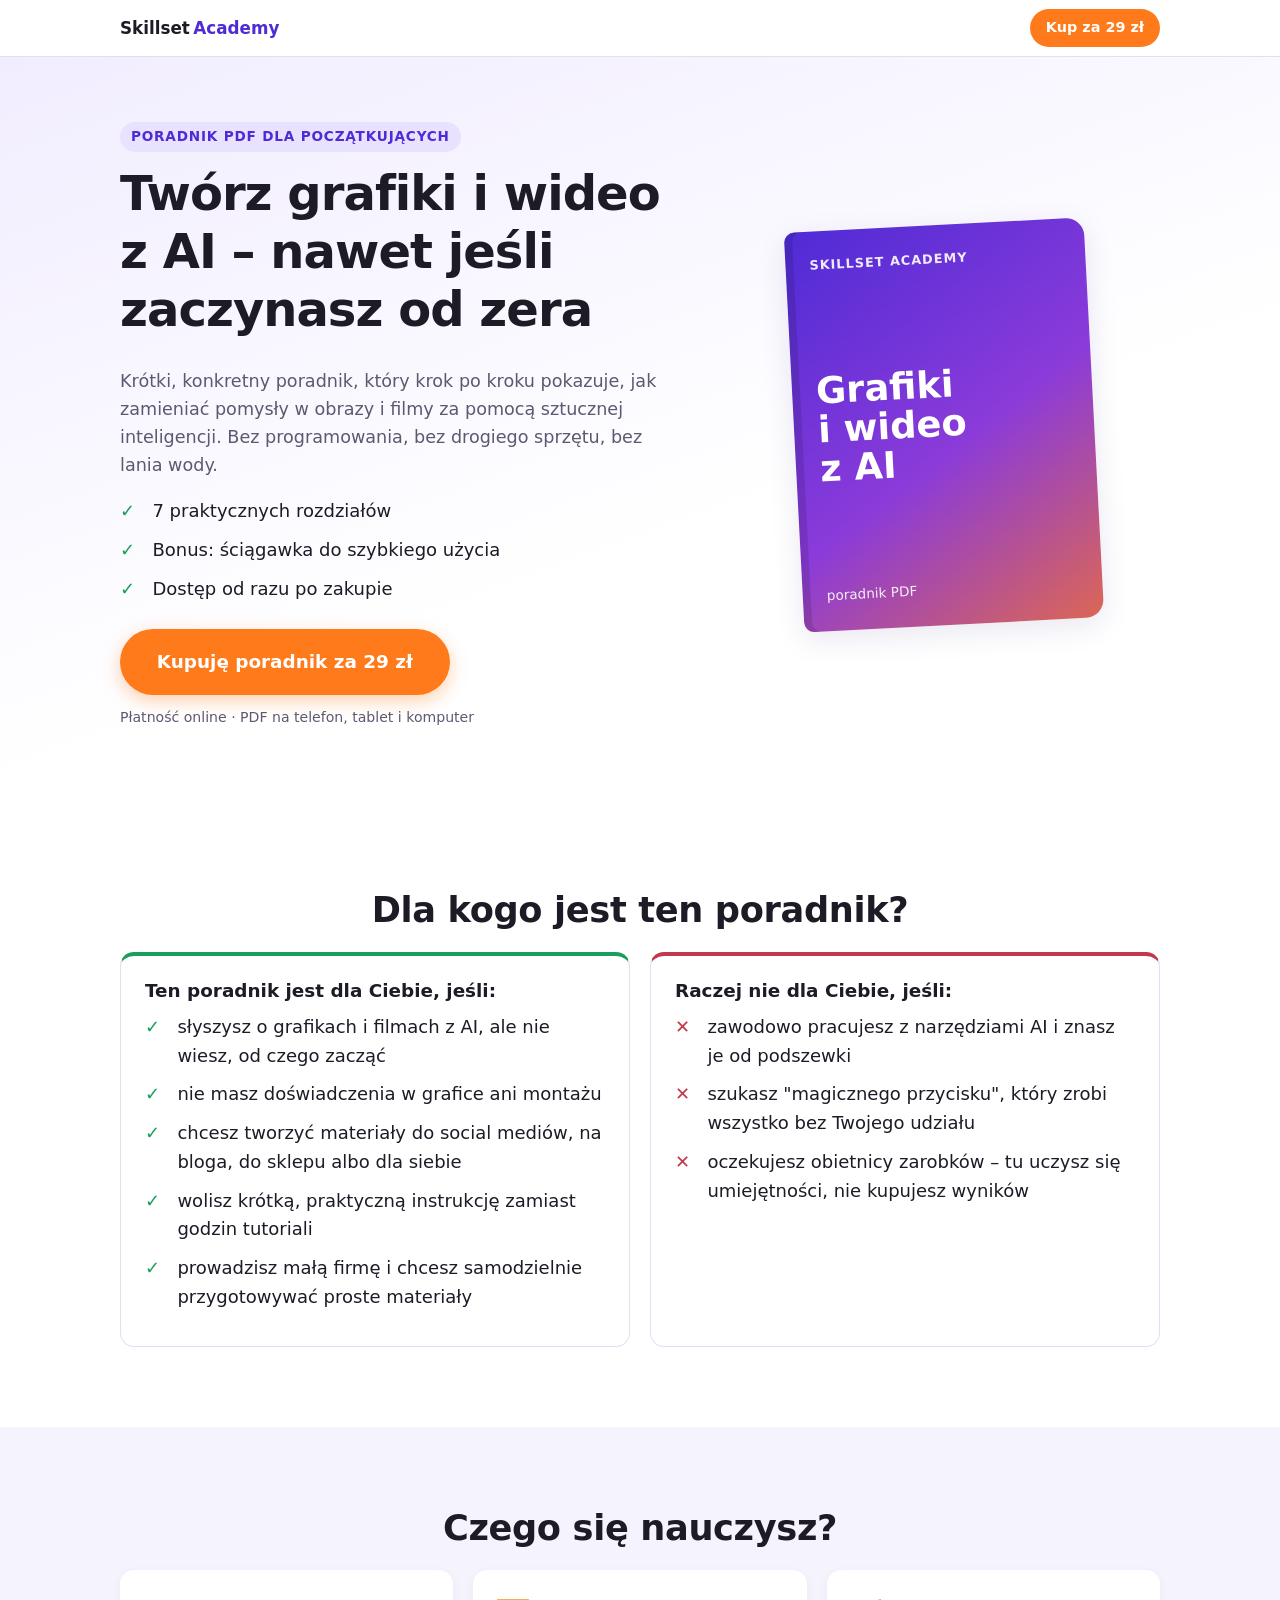
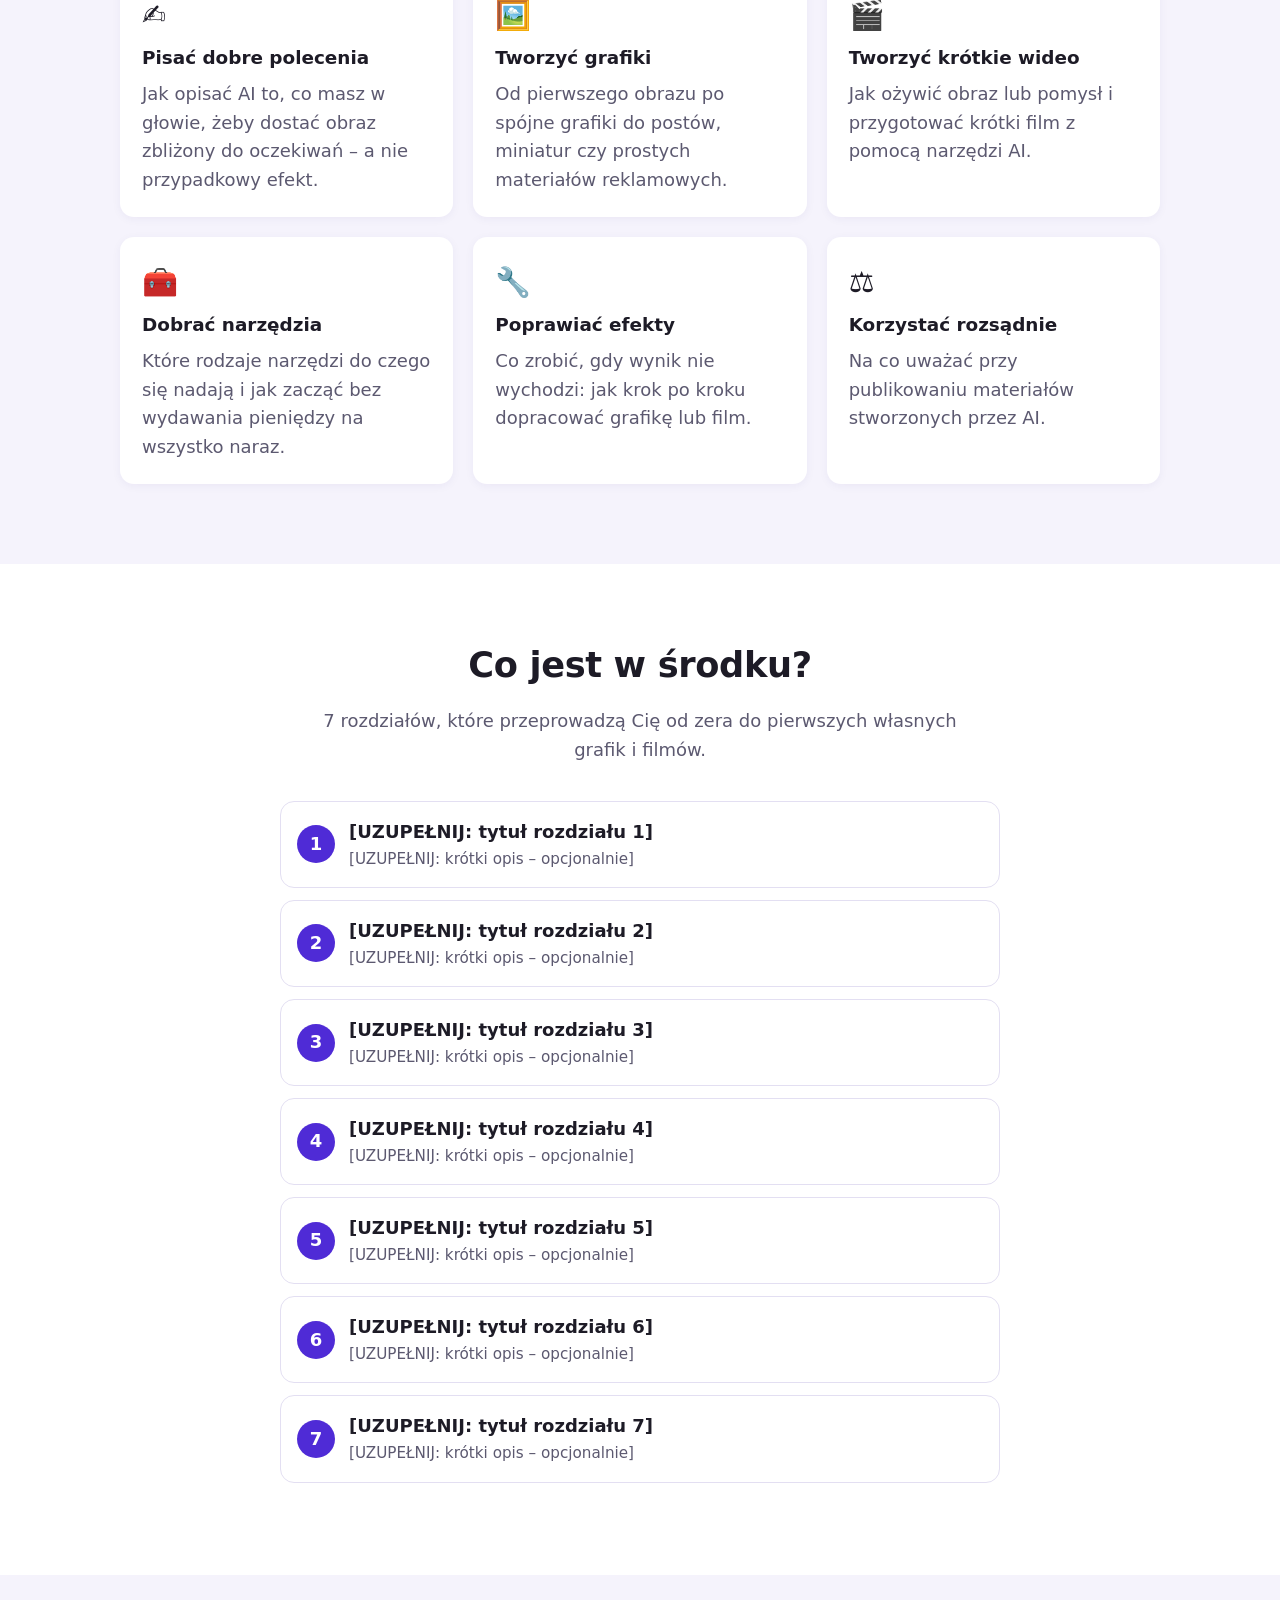
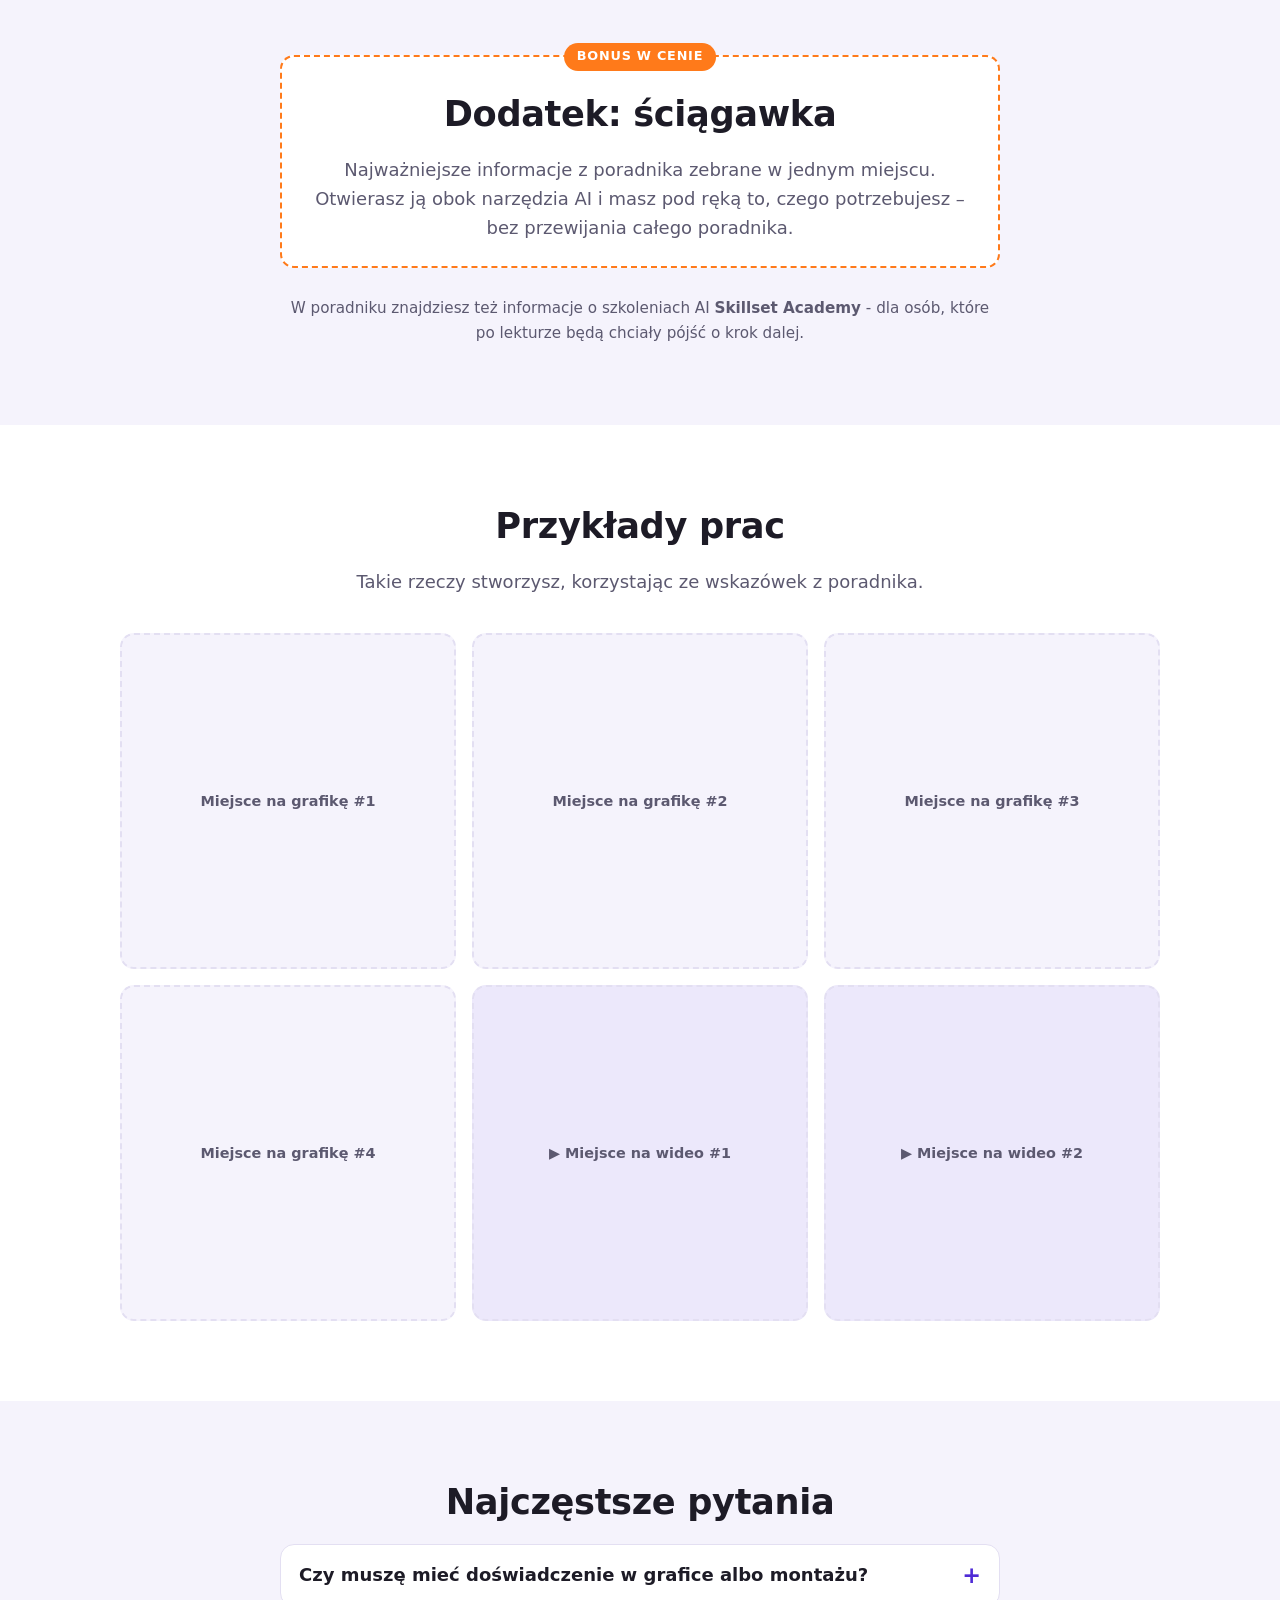
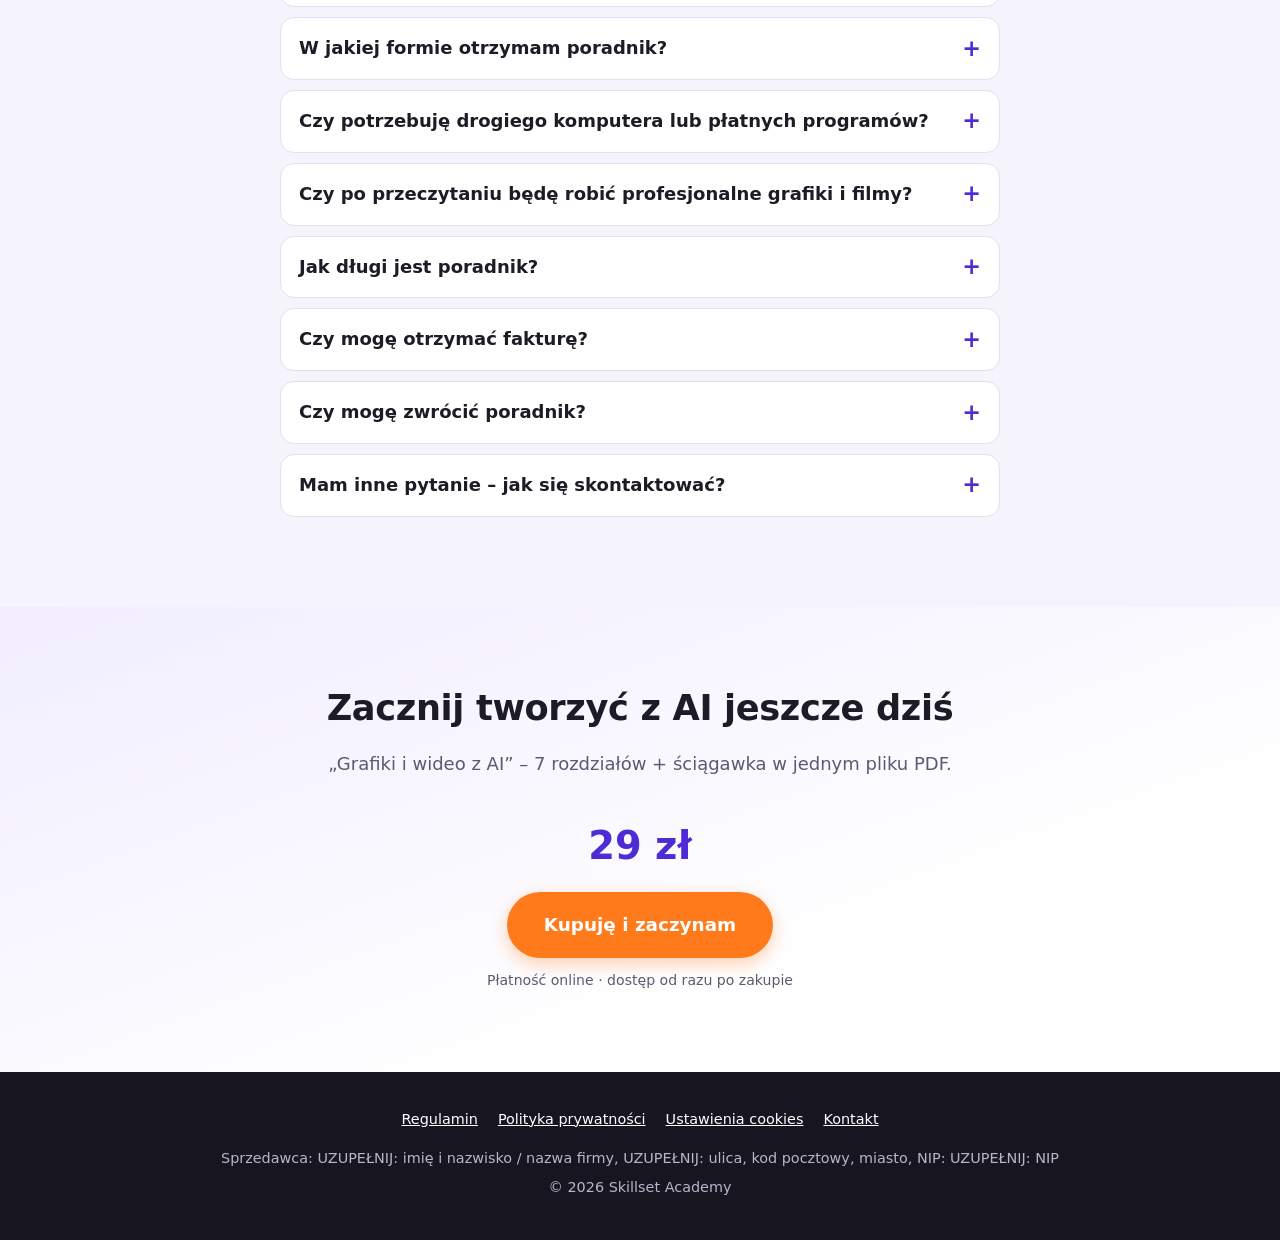
==== site/index.html @ 34c40093 "Etap 2: strona sprzedażowa (HTML, CSS, JS) Sekcje: nagłówek z CTA, dla kogo, czego się nauczysz, spi" ====
<!doctype html>
<html lang="pl">
<head>
  <meta charset="utf-8">
  <meta name="viewport" content="width=device-width, initial-scale=1">
  <!-- TEKST: tytuł karty przeglądarki i opis w wynikach wyszukiwania / przy udostępnianiu -->
  <title>Grafiki i wideo z AI – praktyczny poradnik PDF | Skillset Academy</title>
  <meta name="description" content="Krótki, praktyczny poradnik PDF: naucz się tworzyć grafiki i wideo z pomocą sztucznej inteligencji – bez doświadczenia. 7 rozdziałów + ściągawka.">
  <meta property="og:type" content="website">
  <meta property="og:title" content="Grafiki i wideo z AI – praktyczny poradnik PDF">
  <meta property="og:description" content="Naucz się tworzyć grafiki i wideo z AI krok po kroku – bez doświadczenia. 7 rozdziałów + ściągawka.">
  <!-- OBRAZEK przy udostępnianiu linku (1200x630 px): wrzuć plik i odkomentuj -->
  <!-- <meta property="og:image" content="assets/img/og.jpg"> -->
  <meta name="theme-color" content="#4f2bd6">
  <link rel="icon" href="assets/img/favicon.svg" type="image/svg+xml">
  <link rel="stylesheet" href="assets/css/style.css">
  <script src="config.js"></script>
</head>
<body>

<header class="topbar">
  <div class="wrap topbar__inner">
    <span class="logo">Skillset<span class="logo__accent">Academy</span></span>
    <a class="btn btn--small js-buy" href="#kup">Kup za <span data-config="product.priceLabel">29 zł</span></a>
  </div>
</header>

<main>

  <!-- ================= NAGŁÓWEK (HERO) ================= -->
  <section class="hero" id="kup">
    <div class="wrap hero__inner">
      <div class="hero__text">
        <p class="eyebrow">Poradnik PDF dla początkujących</p>
        <h1>Twórz grafiki i wideo z&nbsp;AI – nawet jeśli zaczynasz od zera</h1>
        <p class="lead">
          Krótki, konkretny poradnik, który krok po kroku pokazuje, jak zamieniać pomysły
          w obrazy i filmy za pomocą sztucznej inteligencji. Bez programowania, bez drogiego sprzętu,
          bez lania wody.
        </p>
        <ul class="ticks">
          <li>7 praktycznych rozdziałów</li>
          <li>Bonus: ściągawka do szybkiego użycia</li>
          <li>Dostęp od razu po zakupie</li>
        </ul>
        <div class="cta">
          <a class="btn btn--big js-buy" href="#kup">Kupuję poradnik za <span data-config="product.priceLabel">29 zł</span></a>
          <p class="cta__note">Płatność online · PDF na telefon, tablet i komputer</p>
        </div>
      </div>
      <div class="hero__visual" aria-hidden="true">
        <!-- GRAFIKA: okładka poradnika. Wrzuć plik do assets/img/ i podmień ten blok na:
             <img src="assets/img/okladka.webp" alt="Okładka poradnika Grafiki i wideo z AI" width="600" height="800" fetchpriority="high">
        -->
        <div class="cover">
          <span class="cover__brand">Skillset Academy</span>
          <span class="cover__title">Grafiki<br>i wideo<br>z AI</span>
          <span class="cover__tag">poradnik PDF</span>
        </div>
      </div>
    </div>
  </section>

  <!-- ================= DLA KOGO ================= -->
  <section class="section" id="dla-kogo">
    <div class="wrap">
      <h2>Dla kogo jest ten poradnik?</h2>
      <div class="grid grid--2">
        <div class="card card--yes">
          <h3>Ten poradnik jest dla Ciebie, jeśli:</h3>
          <ul class="ticks">
            <li>słyszysz o grafikach i filmach z AI, ale nie wiesz, od czego zacząć</li>
            <li>nie masz doświadczenia w grafice ani montażu</li>
            <li>chcesz tworzyć materiały do social mediów, na bloga, do sklepu albo dla siebie</li>
            <li>wolisz krótką, praktyczną instrukcję zamiast godzin tutoriali</li>
            <li>prowadzisz małą firmę i chcesz samodzielnie przygotowywać proste materiały</li>
          </ul>
        </div>
        <div class="card card--no">
          <h3>Raczej nie dla Ciebie, jeśli:</h3>
          <ul class="crosses">
            <li>zawodowo pracujesz z narzędziami AI i znasz je od podszewki</li>
            <li>szukasz "magicznego przycisku", który zrobi wszystko bez Twojego udziału</li>
            <li>oczekujesz obietnicy zarobków – tu uczysz się umiejętności, nie kupujesz wyników</li>
          </ul>
        </div>
      </div>
    </div>
  </section>

  <!-- ================= CZEGO SIĘ NAUCZYSZ ================= -->
  <section class="section section--alt" id="czego-sie-nauczysz">
    <div class="wrap">
      <h2>Czego się nauczysz?</h2>
      <!-- TEKST: dopasuj punkty do faktycznej treści poradnika -->
      <div class="grid grid--3">
        <div class="feature">
          <span class="feature__icon" aria-hidden="true">✍️</span>
          <h3>Pisać dobre polecenia</h3>
          <p>Jak opisać AI to, co masz w głowie, żeby dostać obraz zbliżony do oczekiwań – a nie przypadkowy efekt.</p>
        </div>
        <div class="feature">
          <span class="feature__icon" aria-hidden="true">🖼️</span>
          <h3>Tworzyć grafiki</h3>
          <p>Od pierwszego obrazu po spójne grafiki do postów, miniatur czy prostych materiałów reklamowych.</p>
        </div>
        <div class="feature">
          <span class="feature__icon" aria-hidden="true">🎬</span>
          <h3>Tworzyć krótkie wideo</h3>
          <p>Jak ożywić obraz lub pomysł i przygotować krótki film z pomocą narzędzi AI.</p>
        </div>
        <div class="feature">
          <span class="feature__icon" aria-hidden="true">🧰</span>
          <h3>Dobrać narzędzia</h3>
          <p>Które rodzaje narzędzi do czego się nadają i jak zacząć bez wydawania pieniędzy na wszystko naraz.</p>
        </div>
        <div class="feature">
          <span class="feature__icon" aria-hidden="true">🔧</span>
          <h3>Poprawiać efekty</h3>
          <p>Co zrobić, gdy wynik nie wychodzi: jak krok po kroku dopracować grafikę lub film.</p>
        </div>
        <div class="feature">
          <span class="feature__icon" aria-hidden="true">⚖️</span>
          <h3>Korzystać rozsądnie</h3>
          <p>Na co uważać przy publikowaniu materiałów stworzonych przez AI.</p>
        </div>
      </div>
    </div>
  </section>

  <!-- ================= SPIS ROZDZIAŁÓW ================= -->
  <section class="section" id="rozdzialy">
    <div class="wrap wrap--narrow">
      <h2>Co jest w środku?</h2>
      <p class="section__lead">7 rozdziałów, które przeprowadzą Cię od zera do pierwszych własnych grafik i filmów.</p>
      <!-- UZUPEŁNIJ: tytuły rozdziałów (i opcjonalnie jednozdaniowy opis każdego) -->
      <ol class="chapters">
        <li><span class="chapters__title">[UZUPEŁNIJ: tytuł rozdziału 1]</span><span class="chapters__desc">[UZUPEŁNIJ: krótki opis – opcjonalnie]</span></li>
        <li><span class="chapters__title">[UZUPEŁNIJ: tytuł rozdziału 2]</span><span class="chapters__desc">[UZUPEŁNIJ: krótki opis – opcjonalnie]</span></li>
        <li><span class="chapters__title">[UZUPEŁNIJ: tytuł rozdziału 3]</span><span class="chapters__desc">[UZUPEŁNIJ: krótki opis – opcjonalnie]</span></li>
        <li><span class="chapters__title">[UZUPEŁNIJ: tytuł rozdziału 4]</span><span class="chapters__desc">[UZUPEŁNIJ: krótki opis – opcjonalnie]</span></li>
        <li><span class="chapters__title">[UZUPEŁNIJ: tytuł rozdziału 5]</span><span class="chapters__desc">[UZUPEŁNIJ: krótki opis – opcjonalnie]</span></li>
        <li><span class="chapters__title">[UZUPEŁNIJ: tytuł rozdziału 6]</span><span class="chapters__desc">[UZUPEŁNIJ: krótki opis – opcjonalnie]</span></li>
        <li><span class="chapters__title">[UZUPEŁNIJ: tytuł rozdziału 7]</span><span class="chapters__desc">[UZUPEŁNIJ: krótki opis – opcjonalnie]</span></li>
      </ol>
    </div>
  </section>

  <!-- ================= BONUS ================= -->
  <section class="section section--alt" id="bonus">
    <div class="wrap wrap--narrow">
      <div class="bonus">
        <span class="bonus__badge">Bonus w cenie</span>
        <h2>Dodatek: ściągawka</h2>
        <!-- TEKST: opisz, co dokładnie jest w ściągawce -->
        <p>
          Najważniejsze informacje z poradnika zebrane w jednym miejscu. Otwierasz ją obok narzędzia AI
          i masz pod ręką to, czego potrzebujesz – bez przewijania całego poradnika.
        </p>
      </div>
      <p class="trainings">
        W poradniku znajdziesz też informacje o szkoleniach AI <strong>Skillset Academy</strong> -
        dla osób, które po lekturze będą chciały pójść o krok dalej.
        <a class="js-trainings-link" href="#" hidden>Zobacz szkolenia →</a>
      </p>
    </div>
  </section>

  <!-- ================= PRZYKŁADY PRAC ================= -->
  <section class="section" id="przyklady">
    <div class="wrap">
      <h2>Przykłady prac</h2>
      <p class="section__lead">Takie rzeczy stworzysz, korzystając ze wskazówek z poradnika.</p>
      <!--
        GRAFIKI I WIDEO: wrzuć pliki do katalogu site/assets/przyklady/ i podmień kafelki "placeholder".

        Grafika (zalecany format .webp lub .jpg, ok. 800 px szerokości):
          <figure class="example">
            <img src="assets/przyklady/grafika-1.webp" alt="Krótki opis grafiki" width="800" height="800" loading="lazy">
            <figcaption>Podpis (opcjonalnie)</figcaption>
          </figure>

        Wideo (.mp4, krótkie i skompresowane – najlepiej poniżej 5 MB; poster = kadr wyświetlany przed odtworzeniem):
          <figure class="example">
            <video src="assets/przyklady/wideo-1.mp4" poster="assets/przyklady/wideo-1.jpg" controls playsinline preload="none" muted></video>
            <figcaption>Podpis (opcjonalnie)</figcaption>
          </figure>

        Wstawiaj tylko prace faktycznie wykonane metodami z poradnika.
      -->
      <div class="examples">
        <figure class="example example--placeholder"><div class="placeholder">Miejsce na grafikę #1</div></figure>
        <figure class="example example--placeholder"><div class="placeholder">Miejsce na grafikę #2</div></figure>
        <figure class="example example--placeholder"><div class="placeholder">Miejsce na grafikę #3</div></figure>
        <figure class="example example--placeholder"><div class="placeholder">Miejsce na grafikę #4</div></figure>
        <figure class="example example--placeholder example--video"><div class="placeholder">▶ Miejsce na wideo #1</div></figure>
        <figure class="example example--placeholder example--video"><div class="placeholder">▶ Miejsce na wideo #2</div></figure>
      </div>
    </div>
  </section>

  <!-- ================= OPINIE ================= -->
  <!--
    UZUPEŁNIJ: sekcja opinii jest celowo PUSTA i UKRYTA (atrybut "hidden").
    Dodawaj wyłącznie prawdziwe opinie prawdziwych klientów, za ich zgodą
    (uwaga: wymyślone opinie są nieuczciwą praktyką rynkową – zakazane prawem).
    Żeby włączyć sekcję: usuń słowo "hidden" poniżej i wstaw opinie według wzoru:

      <blockquote class="review">
        <p>"Treść opinii"</p>
        <cite>Imię, miasto / zawód</cite>
      </blockquote>
  -->
  <section class="section section--alt" id="opinie" hidden>
    <div class="wrap">
      <h2>Opinie czytelników</h2>
      <div class="reviews">
        <!-- tu wstaw opinie -->
      </div>
    </div>
  </section>

  <!-- ================= FAQ ================= -->
  <section class="section section--alt" id="faq">
    <div class="wrap wrap--narrow">
      <h2>Najczęstsze pytania</h2>
      <div class="faq">
        <details>
          <summary>Czy muszę mieć doświadczenie w grafice albo montażu?</summary>
          <p>Nie. Poradnik jest napisany z myślą o osobach, które zaczynają od zera. Wszystko jest wyjaśnione prostym językiem, krok po kroku.</p>
        </details>
        <details>
          <summary>W jakiej formie otrzymam poradnik?</summary>
          <p>To plik PDF. Otworzysz go na telefonie, tablecie i komputerze. Po opłaceniu zamówienia otrzymasz dostęp do pobrania <!-- UZUPEŁNIJ: doprecyzuj, np. "link w e-mailu" -->na adres e-mail podany przy płatności.</p>
        </details>
        <details>
          <summary>Czy potrzebuję drogiego komputera lub płatnych programów?</summary>
          <p>Nie potrzebujesz mocnego komputera – narzędzia AI działają w przeglądarce lub aplikacji. Wiele z nich ma darmowe wersje lub darmowe limity na start. Niektóre funkcje bywają płatne – poradnik podpowiada, jak zacząć bez zbędnych wydatków.</p>
        </details>
        <details>
          <summary>Czy po przeczytaniu będę robić profesjonalne grafiki i filmy?</summary>
          <p>Poradnik da Ci solidne podstawy i praktyczne wskazówki. Jakość efektów zależy od Twojej praktyki i od możliwości narzędzi – nie obiecujemy konkretnych rezultatów, ale pokażemy najkrótszą drogę, żeby zacząć.</p>
        </details>
        <details>
          <summary>Jak długi jest poradnik?</summary>
          <p>Jest celowo krótki i konkretny – <!-- UZUPEŁNIJ: liczba stron -->przeczytasz go w jeden wieczór, a ściągawka zostanie z Tobą na dłużej.</p>
        </details>
        <details>
          <summary>Czy mogę otrzymać fakturę?</summary>
          <p><!-- UZUPEŁNIJ: zależnie od formy działalności i operatora płatności -->Tak – napisz na adres <a data-config-mailto="seller.email" href="#">e-mail kontaktowy</a> po zakupie.</p>
        </details>
        <details>
          <summary>Czy mogę zwrócić poradnik?</summary>
          <p>Poradnik jest treścią cyfrową dostarczaną od razu. Zgodnie z prawem, jeśli przed rozpoczęciem pobierania wyrazisz na to zgodę, prawo do odstąpienia od umowy wygasa. Szczegóły znajdziesz w <a href="regulamin.html">regulaminie</a>. Jeśli plik się nie otwiera lub masz problem z dostępem – napisz do nas, pomożemy.</p>
        </details>
        <details>
          <summary>Mam inne pytanie – jak się skontaktować?</summary>
          <p>Napisz na <a data-config-mailto="seller.email" href="#"><span data-config="seller.email">adres e-mail</span></a>.</p>
        </details>
      </div>
    </div>
  </section>

  <!-- ================= POWTÓRZONY CTA ================= -->
  <section class="section final-cta" id="zamow">
    <div class="wrap wrap--narrow">
      <h2>Zacznij tworzyć z AI jeszcze dziś</h2>
      <p class="section__lead">„<span data-config="product.name">Grafiki i wideo z AI</span>” – 7 rozdziałów + ściągawka w jednym pliku PDF.</p>
      <p class="price"><span data-config="product.priceLabel">29 zł</span></p>
      <a class="btn btn--big js-buy" href="#kup">Kupuję i zaczynam</a>
      <p class="cta__note">Płatność online · dostęp od razu po zakupie</p>
    </div>
  </section>

</main>

<!-- Przyklejony przycisk zakupu na telefonie -->
<div class="sticky-cta" aria-hidden="true">
  <a class="btn btn--block js-buy" href="#kup" tabindex="-1">Kup poradnik – <span data-config="product.priceLabel">29 zł</span></a>
</div>

<footer class="footer">
  <div class="wrap">
    <nav class="footer__links">
      <a href="regulamin.html">Regulamin</a>
      <a href="polityka-prywatnosci.html">Polityka prywatności</a>
      <a href="#" class="js-cookie-settings">Ustawienia cookies</a>
      <a data-config-mailto="seller.email" href="#">Kontakt</a>
    </nav>
    <p class="footer__seller">
      Sprzedawca: <span data-config="seller.name"></span>, <span data-config="seller.address"></span><span data-config="seller.nip" data-prefix=", NIP: "></span>
    </p>
    <p class="footer__copy">© <span class="js-year">2026</span> Skillset Academy</p>
  </div>
</footer>

<script src="assets/js/main.js" defer></script>
</body>
</html>
---- site/assets/css/style.css ----
/* ==========================================================
   Style strony sprzedażowej - bez bibliotek, mobile-first.
   KOLORY: zmień zmienne poniżej, żeby dopasować stronę do marki.
   ========================================================== */
:root {
  --c-primary: #4f2bd6;       /* główny kolor marki */
  --c-primary-dark: #3a1fa3;
  --c-accent: #ff7a1a;        /* kolor przycisków zakupu */
  --c-accent-dark: #e5600a;
  --c-text: #1d1b26;
  --c-muted: #5c5970;
  --c-bg: #ffffff;
  --c-bg-alt: #f5f3fc;
  --c-border: #e3dff2;
  --c-yes: #1a9e5c;
  --c-no: #c4384b;
  --radius: 14px;
  --shadow: 0 8px 30px rgba(40, 20, 120, .10);
  --font: system-ui, -apple-system, "Segoe UI", Roboto, "Helvetica Neue", Arial, sans-serif;
}

*, *::before, *::after { box-sizing: border-box; }

html { scroll-behavior: smooth; -webkit-text-size-adjust: 100%; }

body {
  margin: 0;
  font-family: var(--font);
  font-size: 17px;
  line-height: 1.6;
  color: var(--c-text);
  background: var(--c-bg);
}

img, video { max-width: 100%; height: auto; display: block; }

a { color: var(--c-primary); }

h1, h2, h3 { line-height: 1.2; margin: 0 0 .6em; }
h1 { font-size: clamp(1.9rem, 6vw, 3rem); letter-spacing: -.02em; }
h2 { font-size: clamp(1.5rem, 4.5vw, 2.2rem); letter-spacing: -.01em; text-align: center; }
h3 { font-size: 1.15rem; }
p { margin: 0 0 1em; }

[hidden] { display: none !important; }

.wrap { width: 100%; max-width: 1080px; margin: 0 auto; padding: 0 20px; }
.wrap--narrow { max-width: 760px; }

/* ---------- Przyciski ---------- */
.btn {
  display: inline-block;
  background: var(--c-accent);
  color: #fff;
  font-weight: 700;
  text-decoration: none;
  text-align: center;
  border: 0;
  border-radius: 999px;
  padding: .8em 1.6em;
  box-shadow: 0 6px 18px rgba(255, 122, 26, .35);
  transition: background .15s, transform .15s;
  cursor: pointer;
}
.btn:hover, .btn:focus-visible { background: var(--c-accent-dark); transform: translateY(-1px); }
.btn:focus-visible { outline: 3px solid var(--c-primary); outline-offset: 3px; }
.btn--big { font-size: 1.15rem; padding: 1em 2em; }
.btn--small { font-size: .9rem; padding: .5em 1.1em; box-shadow: none; }
.btn--block { display: block; width: 100%; }
.btn--ghost { background: transparent; color: var(--c-text); box-shadow: none; border: 2px solid var(--c-border); }
.btn--ghost:hover, .btn--ghost:focus-visible { background: var(--c-bg-alt); }

/* ---------- Pasek górny ---------- */
.topbar {
  position: sticky; top: 0; z-index: 20;
  background: rgba(255, 255, 255, .95);
  backdrop-filter: saturate(180%) blur(8px);
  border-bottom: 1px solid var(--c-border);
}
.topbar__inner { display: flex; align-items: center; justify-content: space-between; min-height: 56px; }
.logo { font-weight: 800; font-size: 1.05rem; color: var(--c-text); }
.logo__accent { color: var(--c-primary); margin-left: .2em; }

/* ---------- Hero ---------- */
.hero {
  background: linear-gradient(160deg, #f1edff 0%, #fff 60%);
  padding: 36px 0 48px;
}
.hero__inner { display: grid; gap: 32px; align-items: center; }
.eyebrow {
  display: inline-block;
  font-size: .85rem; font-weight: 700; text-transform: uppercase; letter-spacing: .06em;
  color: var(--c-primary);
  background: #e8e2ff;
  padding: .3em .8em; border-radius: 999px;
  margin-bottom: 1em;
}
.lead { font-size: 1.1rem; color: var(--c-muted); }
.cta { margin-top: 1.4em; }
.cta__note { font-size: .88rem; color: var(--c-muted); margin: .8em 0 0; }
.hero__visual { display: flex; justify-content: center; }

/* Zastępcza okładka (usuń, gdy wstawisz prawdziwą grafikę) */
.cover {
  width: min(260px, 70vw);
  aspect-ratio: 3 / 4;
  border-radius: 10px 18px 18px 10px;
  background: linear-gradient(145deg, var(--c-primary) 0%, #8b3bd9 55%, var(--c-accent) 120%);
  color: #fff;
  display: flex; flex-direction: column; justify-content: space-between;
  padding: 24px;
  box-shadow: var(--shadow), inset 8px 0 0 rgba(0, 0, 0, .12);
  transform: rotate(-3deg);
}
.cover__brand { font-size: .8rem; font-weight: 700; letter-spacing: .08em; text-transform: uppercase; opacity: .9; }
.cover__title { font-size: 2.3rem; font-weight: 800; line-height: 1.05; }
.cover__tag { font-size: .85rem; opacity: .9; }

/* ---------- Listy z ikonami ---------- */
.ticks, .crosses { list-style: none; padding: 0; margin: 0; }
.ticks li, .crosses li { position: relative; padding-left: 1.8em; margin-bottom: .55em; }
.ticks li::before, .crosses li::before {
  position: absolute; left: 0; top: 0;
  font-weight: 800;
}
.ticks li::before { content: "✓"; color: var(--c-yes); }
.crosses li::before { content: "✕"; color: var(--c-no); }

/* ---------- Sekcje ---------- */
.section { padding: 56px 0; }
.section--alt { background: var(--c-bg-alt); }
.section__lead { text-align: center; color: var(--c-muted); max-width: 640px; margin: 0 auto 2em; }

.grid { display: grid; gap: 20px; }

.card {
  background: #fff;
  border: 1px solid var(--c-border);
  border-radius: var(--radius);
  padding: 24px;
}
.card--yes { border-top: 4px solid var(--c-yes); }
.card--no { border-top: 4px solid var(--c-no); }

.feature {
  background: #fff;
  border-radius: var(--radius);
  padding: 22px;
  box-shadow: 0 2px 10px rgba(40, 20, 120, .05);
}
.feature__icon { font-size: 1.8rem; display: block; margin-bottom: .3em; }
.feature p { color: var(--c-muted); margin: 0; }

/* ---------- Rozdziały ---------- */
.chapters { list-style: none; counter-reset: ch; padding: 0; margin: 0; }
.chapters li {
  counter-increment: ch;
  position: relative;
  padding: 16px 16px 16px 68px;
  border: 1px solid var(--c-border);
  border-radius: var(--radius);
  margin-bottom: 12px;
  display: flex; flex-direction: column;
}
.chapters li::before {
  content: counter(ch);
  position: absolute; left: 16px; top: 50%; transform: translateY(-50%);
  width: 38px; height: 38px; border-radius: 50%;
  background: var(--c-primary); color: #fff; font-weight: 800;
  display: grid; place-items: center;
}
.chapters__title { font-weight: 700; }
.chapters__desc { color: var(--c-muted); font-size: .95rem; }
.chapters__desc:empty { display: none; }

/* ---------- Bonus ---------- */
.bonus {
  position: relative;
  background: #fff;
  border: 2px dashed var(--c-accent);
  border-radius: var(--radius);
  padding: 36px 24px 24px;
  text-align: center;
}
.bonus__badge {
  position: absolute; top: -14px; left: 50%; transform: translateX(-50%);
  background: var(--c-accent); color: #fff;
  font-size: .8rem; font-weight: 800; text-transform: uppercase; letter-spacing: .06em;
  padding: .3em 1em; border-radius: 999px; white-space: nowrap;
}
.bonus p { margin: 0; color: var(--c-muted); }
.trainings { text-align: center; color: var(--c-muted); font-size: .95rem; margin: 28px 0 0; }

/* ---------- Przykłady prac ---------- */
.examples { display: grid; grid-template-columns: repeat(2, 1fr); gap: 12px; }
.example { margin: 0; border-radius: var(--radius); overflow: hidden; background: var(--c-bg-alt); }
.example img, .example video { width: 100%; aspect-ratio: 1 / 1; object-fit: cover; }
.example figcaption { font-size: .85rem; color: var(--c-muted); padding: 8px 10px; }
.placeholder {
  aspect-ratio: 1 / 1;
  display: grid; place-items: center; text-align: center;
  padding: 12px;
  color: var(--c-muted); font-size: .9rem; font-weight: 600;
  border: 2px dashed var(--c-border); border-radius: var(--radius);
}
.example--video .placeholder { background: #ece8fb; }

/* ---------- Opinie ---------- */
.reviews { display: grid; gap: 16px; }
.review { margin: 0; background: #fff; border-radius: var(--radius); padding: 20px; }
.review cite { font-style: normal; font-weight: 700; font-size: .9rem; }

/* ---------- FAQ ---------- */
.faq details {
  background: #fff;
  border: 1px solid var(--c-border);
  border-radius: var(--radius);
  margin-bottom: 10px;
}
.faq summary {
  cursor: pointer;
  list-style: none;
  font-weight: 700;
  padding: 16px 48px 16px 18px;
  position: relative;
}
.faq summary::-webkit-details-marker { display: none; }
.faq summary::after {
  content: "+";
  position: absolute; right: 18px; top: 50%; transform: translateY(-50%);
  font-size: 1.4rem; color: var(--c-primary);
}
.faq details[open] summary::after { content: "−"; }
.faq details p { padding: 0 18px 16px; margin: 0; color: var(--c-muted); }

/* ---------- Końcowy CTA ---------- */
.final-cta { text-align: center; background: linear-gradient(160deg, #f1edff 0%, #fff 70%); }
.price { font-size: 2.4rem; font-weight: 800; color: var(--c-primary); margin: 0 0 .4em; }

/* ---------- Przyklejony przycisk (telefon) ---------- */
.sticky-cta {
  position: fixed; left: 0; right: 0; bottom: 0; z-index: 30;
  padding: 10px 16px calc(10px + env(safe-area-inset-bottom));
  background: rgba(255, 255, 255, .97);
  border-top: 1px solid var(--c-border);
  box-shadow: 0 -6px 20px rgba(0, 0, 0, .06);
  transform: translateY(110%);
  transition: transform .25s ease;
}
.sticky-cta.is-visible { transform: translateY(0); }

/* ---------- Stopka ---------- */
.footer {
  background: #17151f; color: #b9b5cc;
  padding: 36px 0 110px; /* dolny odstęp, żeby przyklejony przycisk nie zasłaniał stopki */
  font-size: .9rem; text-align: center;
}
.footer a { color: #fff; }
.footer__links { display: flex; flex-wrap: wrap; justify-content: center; gap: 8px 20px; margin-bottom: 16px; }
.footer p { margin: 0 0 .4em; }

/* ---------- Baner cookies ---------- */
.cookie-banner {
  position: fixed; left: 12px; right: 12px; bottom: 12px; z-index: 50;
  max-width: 560px; margin: 0 auto;
  background: #fff; color: var(--c-text);
  border-radius: var(--radius);
  box-shadow: 0 10px 40px rgba(0, 0, 0, .2);
  padding: 18px;
  font-size: .9rem;
}
.cookie-banner p { margin: 0 0 12px; }
.cookie-banner__actions { display: flex; gap: 10px; flex-wrap: wrap; }
.cookie-banner__actions .btn { flex: 1 1 140px; font-size: .95rem; padding: .7em 1em; box-shadow: none; }

/* ---------- Strony tekstowe (regulamin, polityka, podziękowanie) ---------- */
.doc { padding: 40px 0 60px; }
.doc h1 { font-size: clamp(1.6rem, 5vw, 2.2rem); }
.doc h2 { text-align: left; font-size: 1.25rem; margin-top: 1.8em; }
.doc ol, .doc ul { padding-left: 1.3em; }
.doc li { margin-bottom: .4em; }
.fill { background: #fff3a8; padding: 0 .2em; border-radius: 3px; font-weight: 600; }
.doc-note {
  background: #fff8d6; border: 1px solid #f0d96b; border-radius: var(--radius);
  padding: 14px 18px; font-size: .92rem; margin-bottom: 2em;
}
.thanks { text-align: center; padding: 60px 0; }
.thanks__icon { font-size: 3rem; display: block; margin-bottom: .2em; }
.thanks .footer { padding-bottom: 36px; }

/* ---------- Większe ekrany ---------- */
@media (min-width: 760px) {
  body { font-size: 18px; }
  .hero { padding: 64px 0 80px; }
  .hero__inner { grid-template-columns: 1.3fr 1fr; gap: 48px; }
  .grid--2 { grid-template-columns: repeat(2, 1fr); }
  .grid--3 { grid-template-columns: repeat(3, 1fr); }
  .examples { grid-template-columns: repeat(3, 1fr); gap: 16px; }
  .reviews { grid-template-columns: repeat(2, 1fr); }
  .section { padding: 80px 0; }
  .cover { width: 300px; }
  .footer { padding-bottom: 36px; }
  /* na komputerze przyklejony przycisk nie jest potrzebny - jest przycisk w pasku górnym */
  .sticky-cta { display: none; }
}

@media (prefers-reduced-motion: reduce) {
  html { scroll-behavior: auto; }
  .btn, .sticky-cta { transition: none; }
}
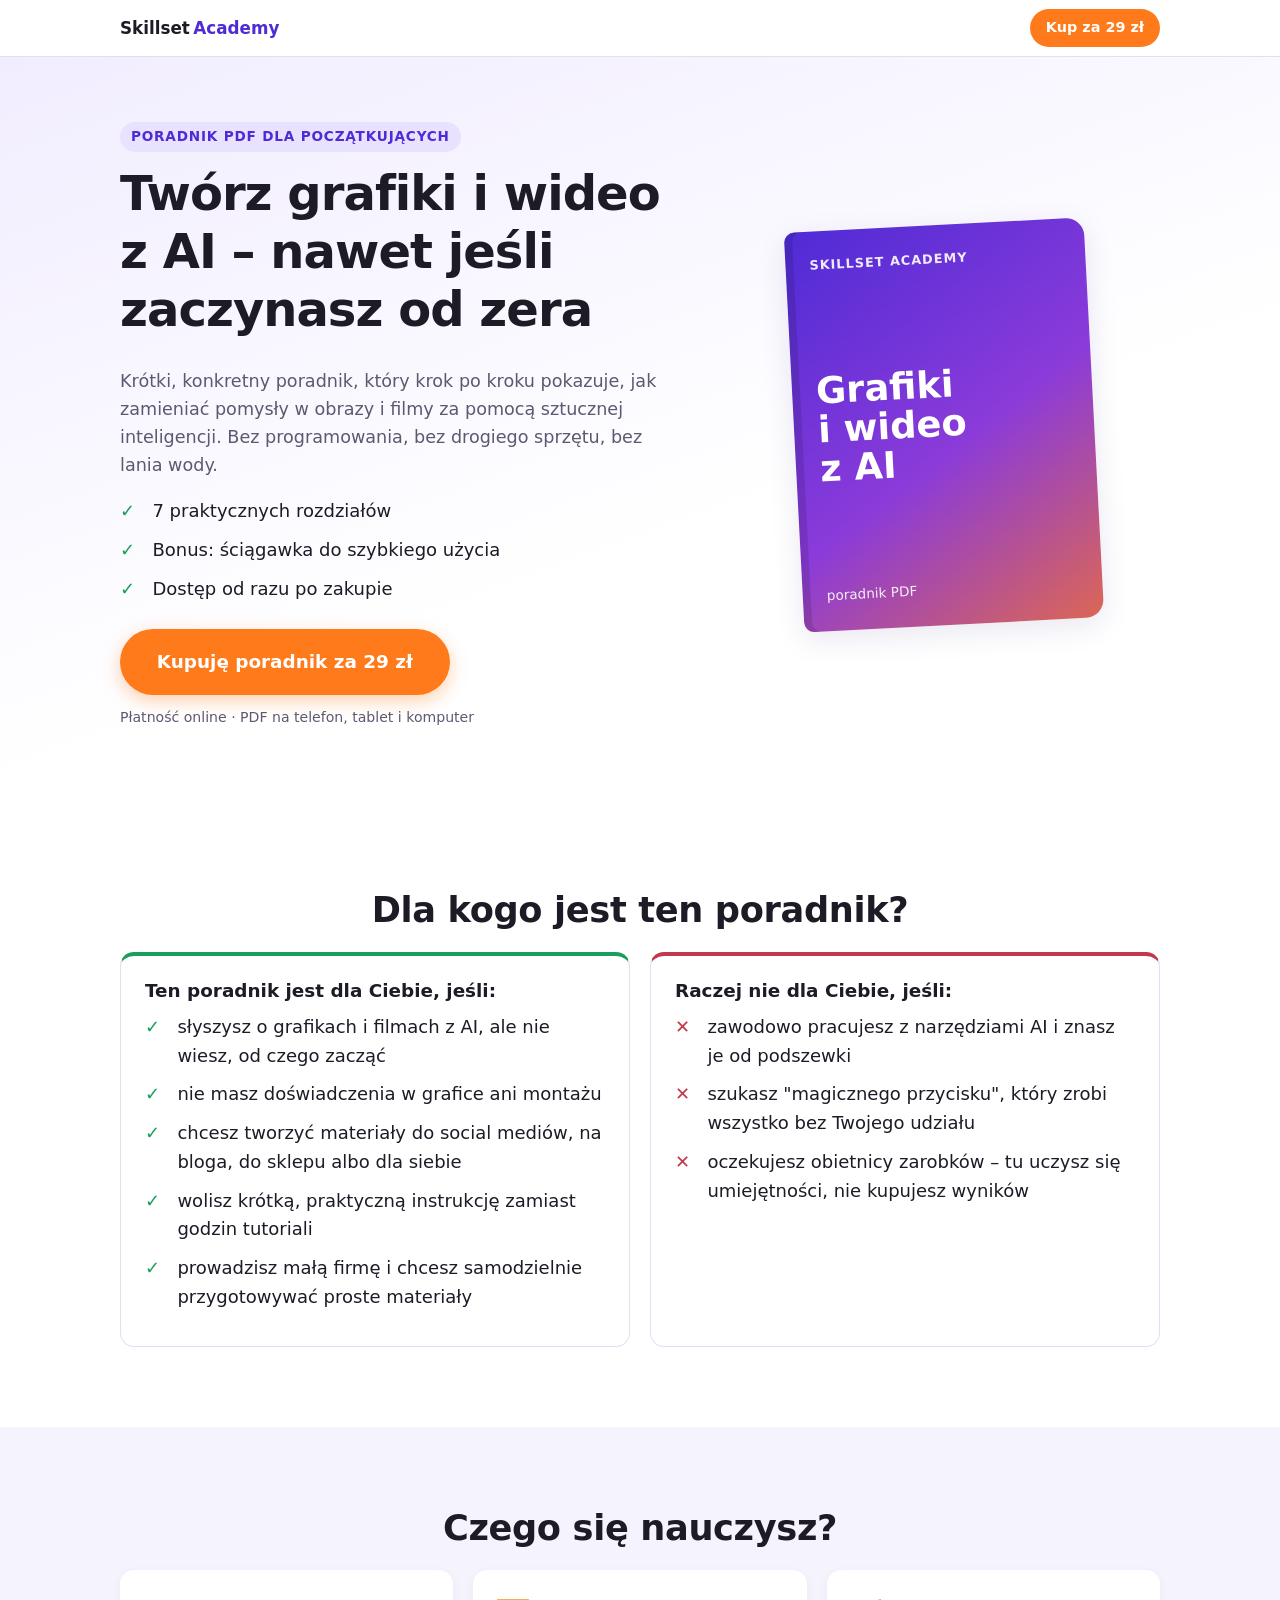
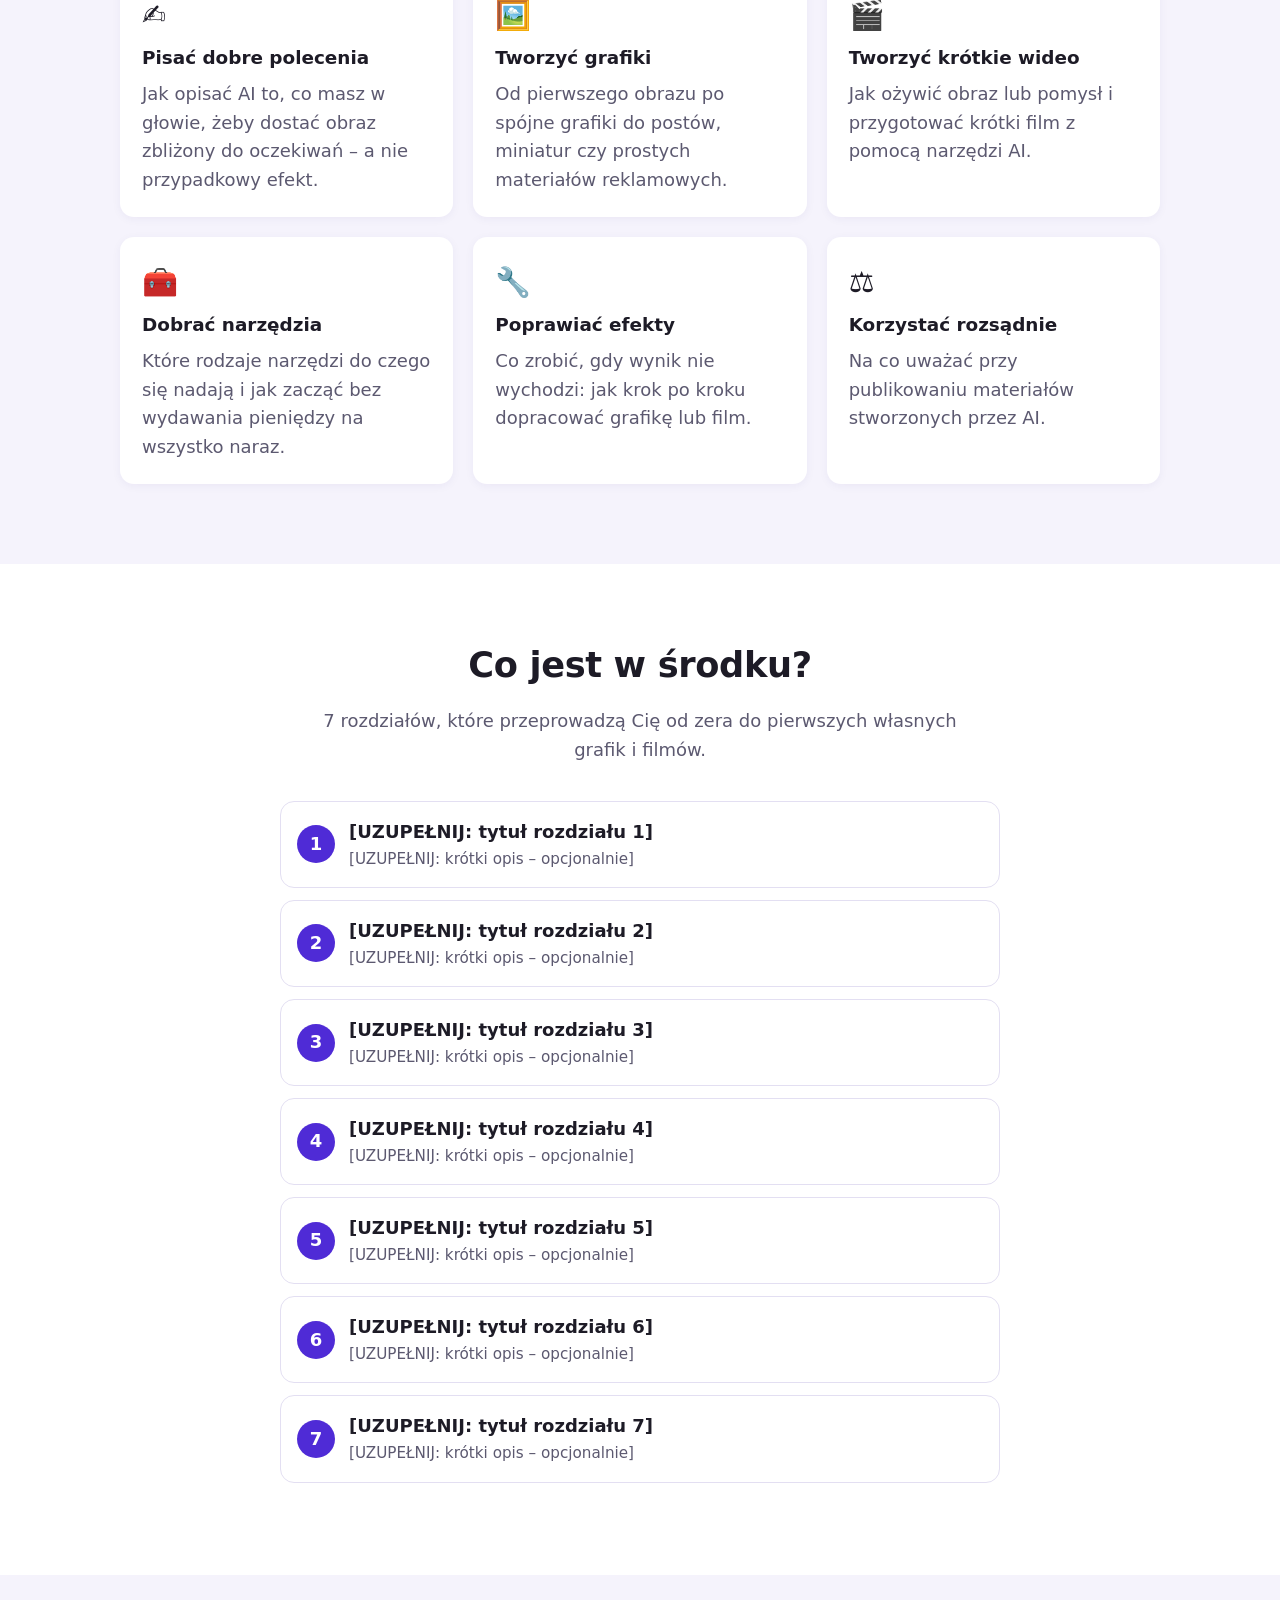
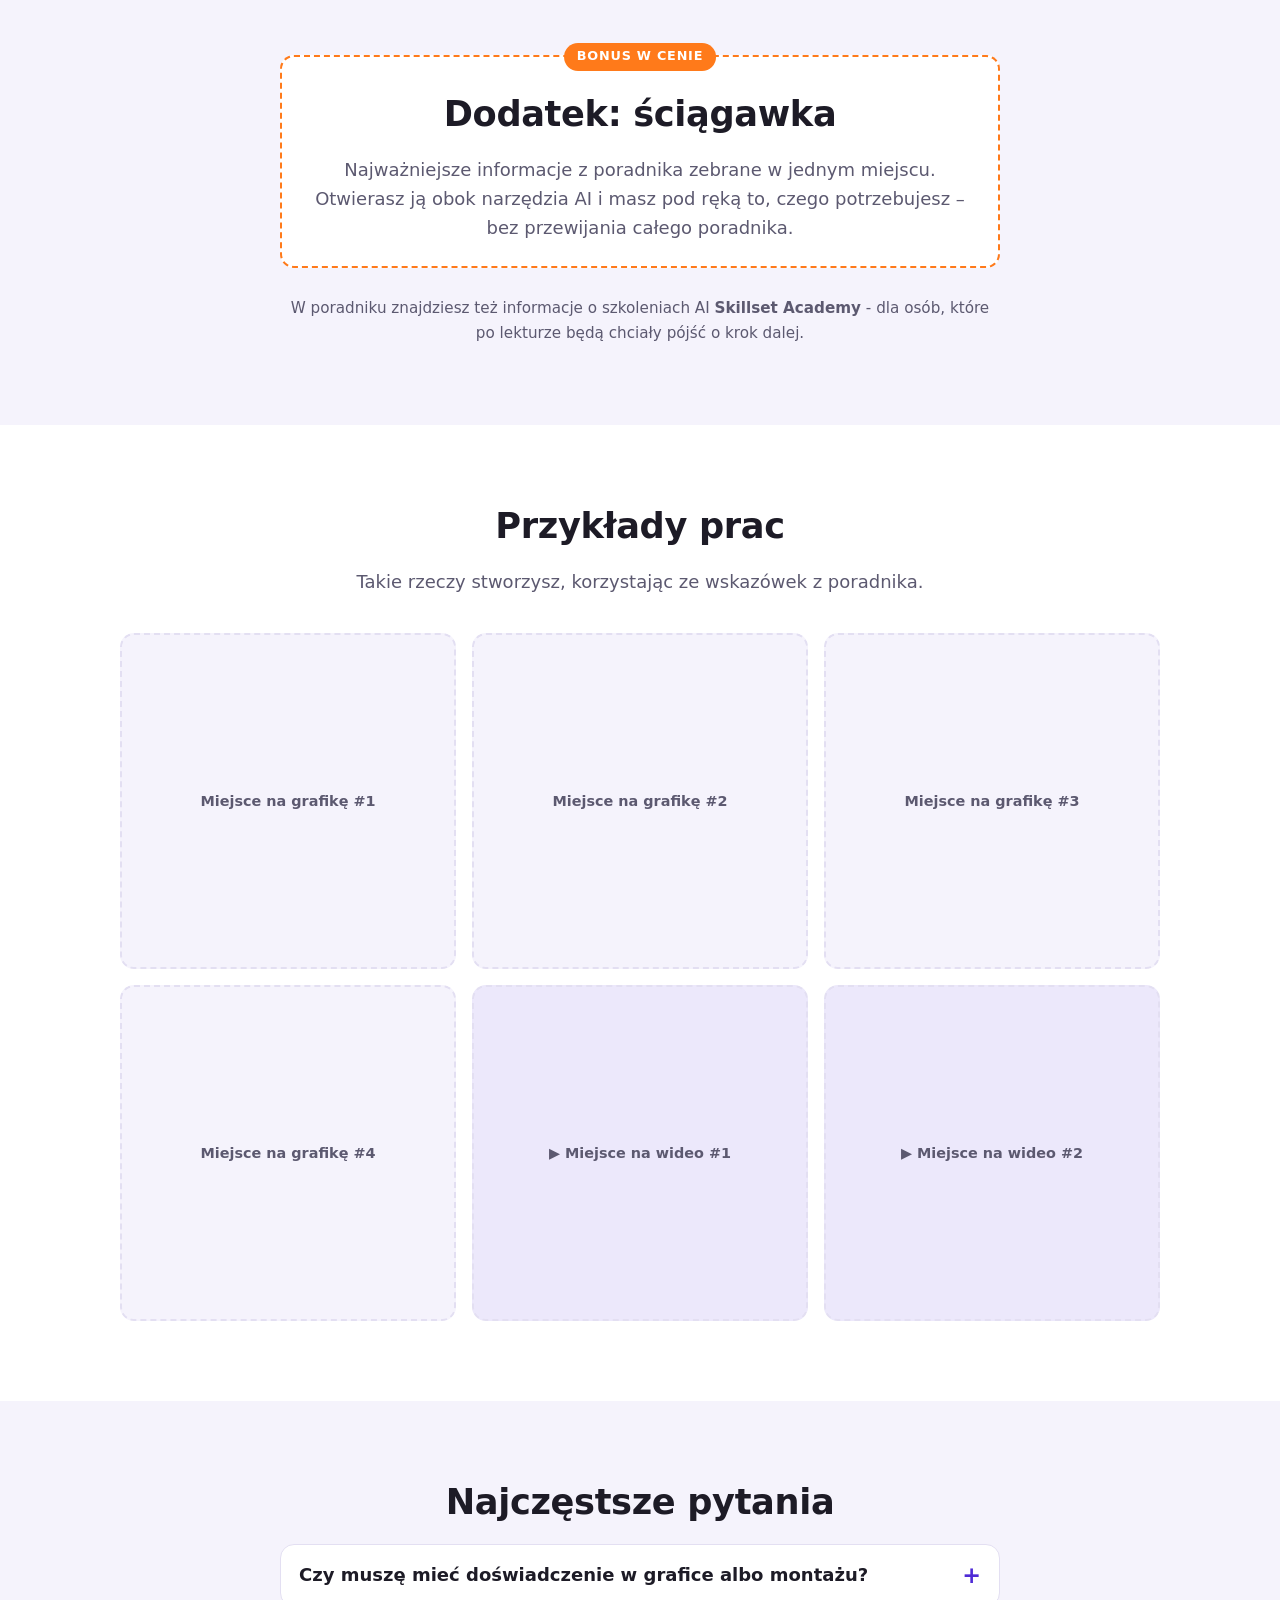
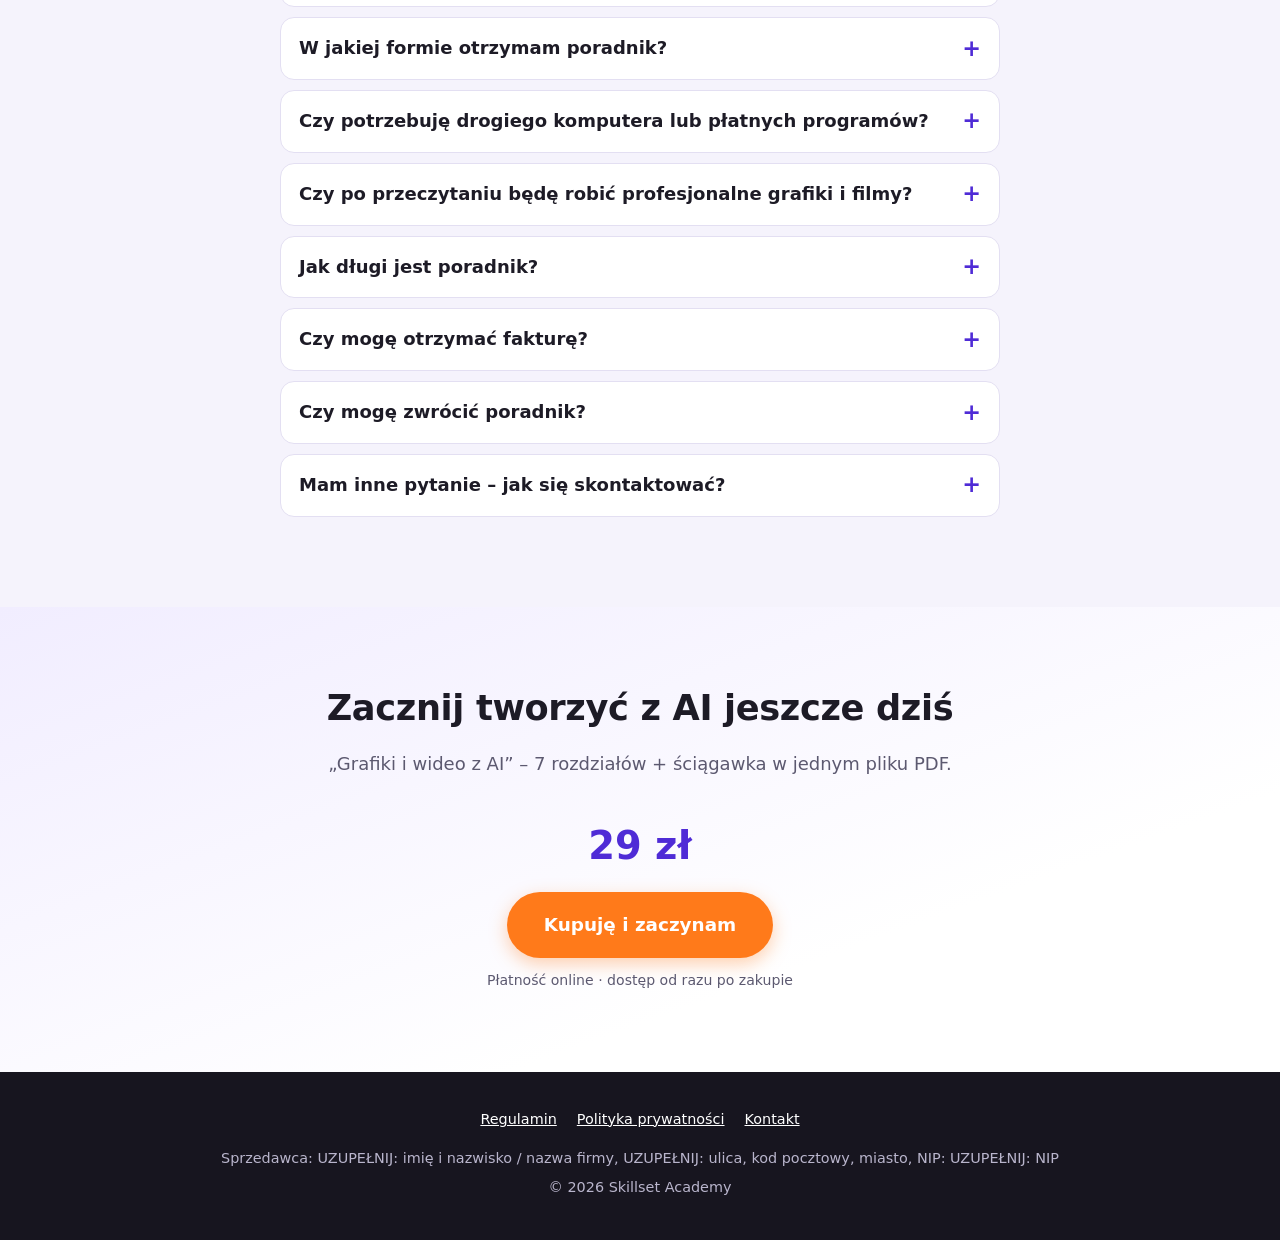
==== commit 2a98d13f: "Etap 3: Piksel Meta, baner zgody na cookies i strona podziękowania - tracking.js: piksel ładowany do" ====
--- a/site/index.html
+++ b/site/index.html
@@ -294,6 +294,7 @@
   </div>
 </footer>
 
+<script src="assets/js/tracking.js" defer></script>
 <script src="assets/js/main.js" defer></script>
 </body>
 </html>
